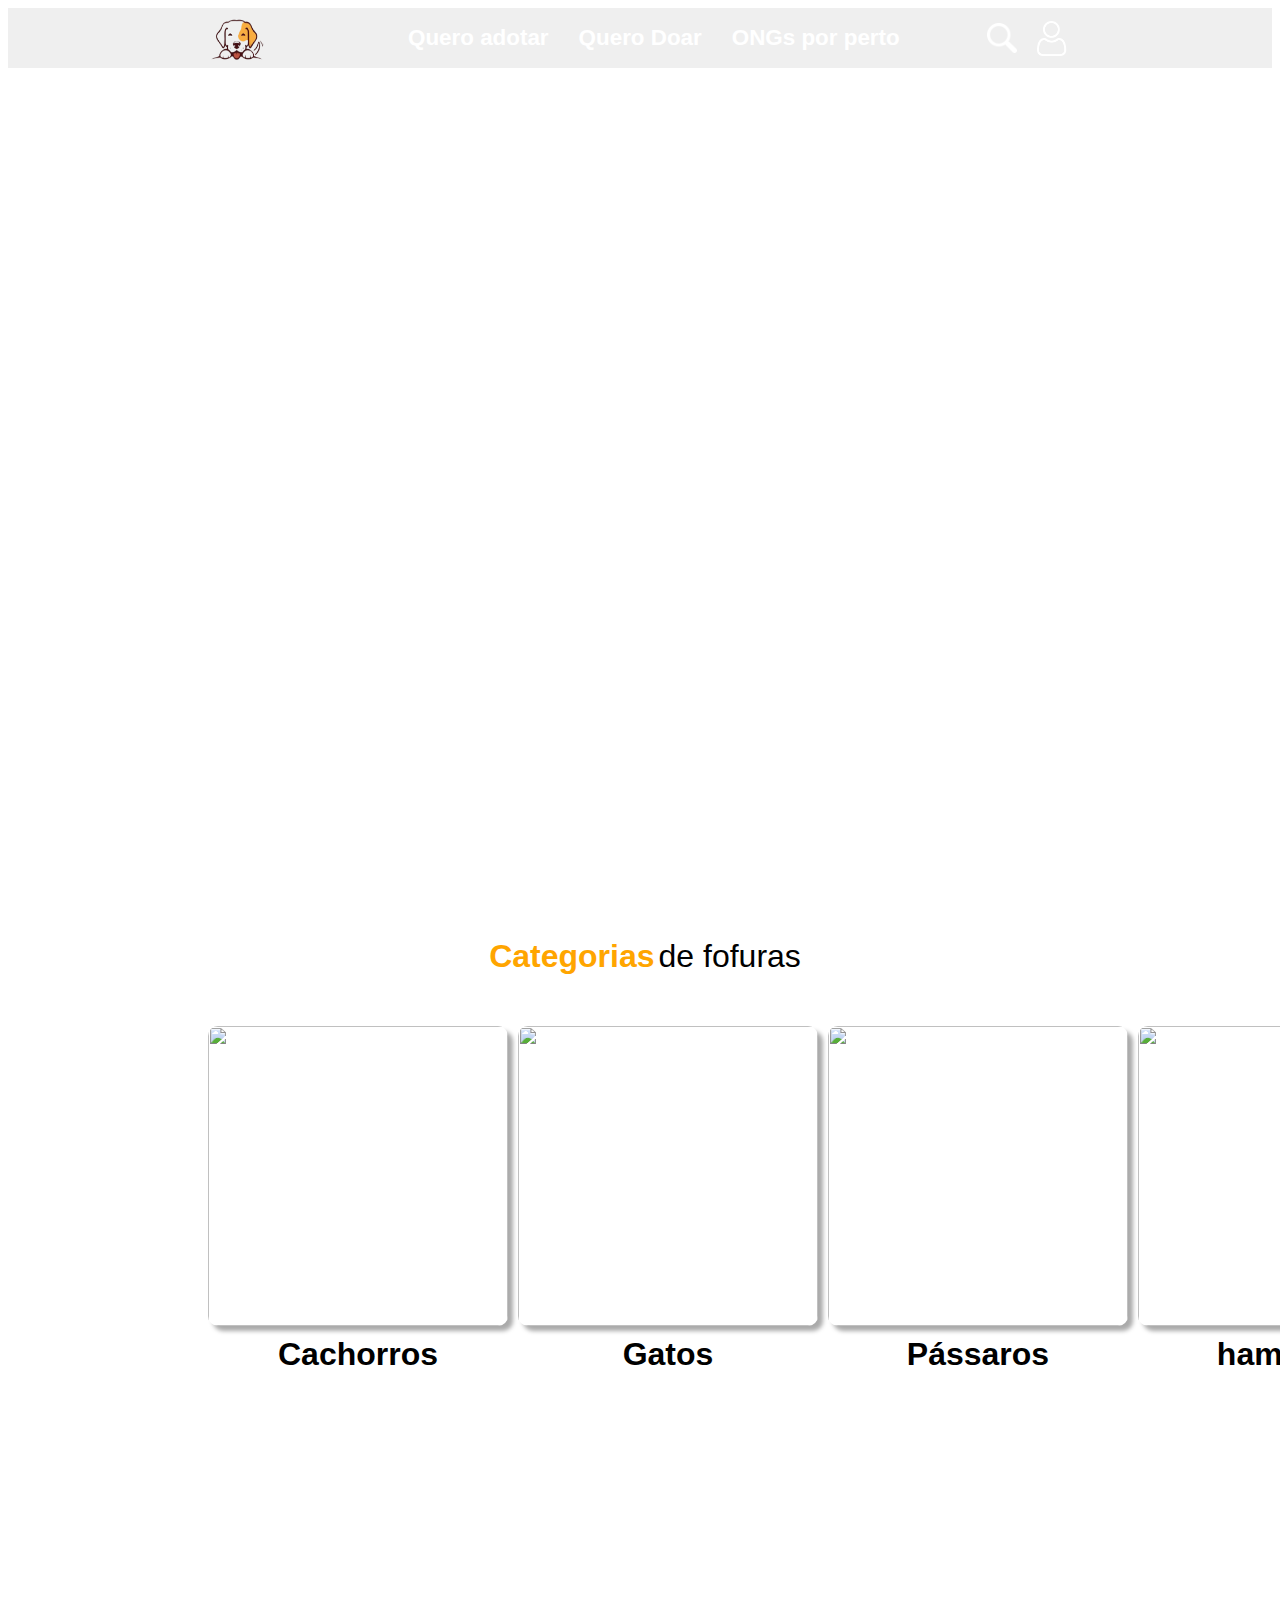
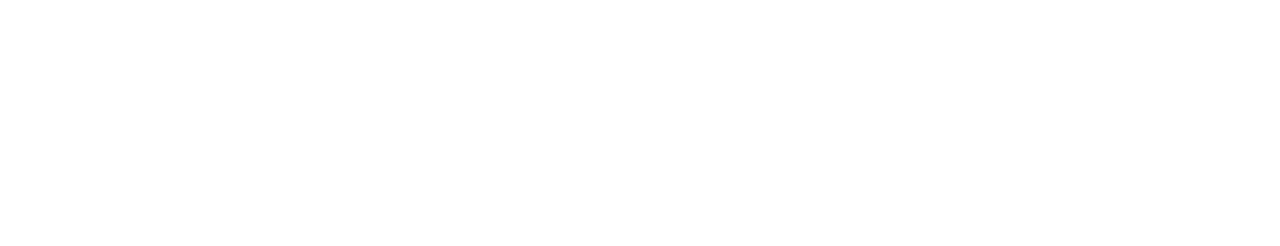
==== index.html @ ec19ab0b "uni as folhas de estilo em uma para cada pagina" ====
<!DOCTYPE html>
<html lang="pt-BR">
<head>
    <meta charset="UTF-8">
    <meta name="viewport" content="width=device-width, initial-scale=1.0">
    <title>AdotaAi.Pet</title>
    <link rel="stylesheet" href="styles/style-index.css">

</head>
<body>   
    <section id="banner">        
        <header>
            <img id="logo" src="imagens/logo.png"
            alt="logo animal">

            <ul>
                <li><a href="adotar.html">Quero adotar</a></li>
                <li><a href="">Quero Doar</a></li>
                <li><a href="">ONGs por perto</a></li>
            </ul>
            <img id="lupa" src="imagens/magnifying-glass.png" alt="">
            <img id="usericon" src="imagens/user.png" alt="">
        </header>


        <svg xmlns="http://www.w3.org/2000/svg" viewBox="0 0 1440 320">
            <path fill="#ffffff" fill-opacity="0.99" d="M0,96L34.3,133.3C68.6,171,137,245,206,272C274.3,299,343,277,411,256C480,235,549,213,617,181.3C685.7,149,754,107,823,80C891.4,53,960,43,1029,69.3C1097.1,96,1166,160,1234,170.7C1302.9,181,1371,139,1406,117.3L1440,96L1440,320L1405.7,320C1371.4,320,1303,320,1234,320C1165.7,320,1097,320,1029,320C960,320,891,320,823,320C754.3,320,686,320,617,320C548.6,320,480,320,411,320C342.9,320,274,320,206,320C137.1,320,69,320,34,320L0,320Z"></path>
          </svg>
    </section>

    <section id="disponiveis">
        
            <h1>Categorias <span>de fofuras</span></h1>
        
            <div class="photos">
        
                    <div class="card-pet">
                        <img src="https://images.unsplash.com/photo-1503256207526-0d5d80fa2f47?q=80&w=1372&auto=format&fit=crop&ixlib=rb-4.0.3&ixid=M3wxMjA3fDB8MHxwaG90by1wYWdlfHx8fGVufDB8fHx8fA%3D%3D" alt="">
                        <h1>Cachorros</h1>
                    </div>
        
                    <div class="card-pet">
                        <img src="https://img.freepik.com/fotos-gratis/o-gato-em-fundo-branco_155003-15385.jpg?t=st=1731516307~exp=1731519907~hmac=17274f5fe0bb8677663681f0ea09d4ff49df152c97d47ae55e8f3f7f366ca1ab&w=740" alt="">
                        <h1>Gatos</h1>
                    </div>
        
                    <div class="card-pet">
                        <img src="https://img.freepik.com/fotos-gratis/foto-vertical-de-um-abelharuco-em-um-galho-de-arvore-sob-a-luz-do-sol_181624-54943.jpg?t=st=1731516378~exp=1731519978~hmac=09bc85e3616c2292a5abe62ea0df65b8e0a46829e69df69489ace031d81c779d&w=740" alt="">
                        <h1>Pássaros</h1>
                    </div>
        
                    <div class="card-pet">
                        <img src="https://img.freepik.com/fotos-gratis/lindo-retrato-de-animal-de-estimacao-de-porquinho-da-india_23-2149152063.jpg?t=st=1731516415~exp=1731520015~hmac=a40e2d2df20d39e020d538b0b91ff1d7a03db80a21aa374b72ac99654cf8af3c&w=1380" alt="">
                        <h1>hamsters</h1>
                    </div>

            </div>
        
    </section>
  
</body>
</html>
---- styles/style-index.css ----
main{
    box-shadow: 1px 17px 20px 0px rgba(0, 0, 0, 0.26);
}


#disponiveis{
    margin-top: 30px;
    padding: 0px;
}


#disponiveis > h1{
    font-family: 'Franklin Gothic Medium', 'Arial Narrow', Arial, sans-serif;
    font-size: 2em;
    color: orange;
    margin-left: 10px;
    display: flex;
    justify-content: center;
}

#disponiveis span{
    color: black;
    margin-left: 4px;
    font-weight: lighter;
}

.photos div img{
    width: 300px;
    height: 300px;
}


/*Estilos para desktop*/
@media screen and (min-width: 768px){
    
    #banner{
        background-image: url('https://corredorsolidario.baluxpet.com.br/wp-content/uploads/2018/02/banner-site.jpg');
        background-repeat: no-repeat;
        background-size: cover;
    }
    
    #lupa{
        margin-left: auto;   
        margin-right: 20px; 
        height: 30px;
    }
    
    header #logo{
        width: 60px;
        height: 60px;
    }
    
    header{
        display: flex;
        align-items: center;    
        padding-left: 200px;
        padding-right: 200px;
        background-color: rgba(0, 0, 0, 0.062);
    }
    
    header ul { 
        list-style: none;
        display: flex;
        gap: 30px;
        margin-left: 100px;
    }
    
    header #usericon{    
        height: 35px;
    }
    
    input{
        border: 3px solid orange;
        border-radius: 20px;
        height: 35px;
        width: 35%;
        background-color: white;
        background-image: url('https://th.bing.com/th?id=OIP._RTO9yp1xH5aQA0vS7fpHAHaHW&w=250&h=249&c=8&rs=1&qlt=90&o=6&dpr=1.5&pid=3.1&rm=2');
        background-position: right center;
        background-size: 20px;
        background-repeat: no-repeat;
        padding-left: 10px;
    }
    
    
    li a{
        align-content: center;
        text-decoration: none;
        color: rgb(255, 255, 255);
        font-family: 'Segoe UI', Tahoma, Geneva, Verdana, sans-serif;
        font-weight: bolder;
        font-size: 1.4em;
    }
    
    li>a:hover{
            background-image: linear-gradient(to right, rgb(255, 201, 24), rgb(177, 126, 16));
            color: black;
            background-clip: text;
            -webkit-background-clip: text;
          
            /* Adicionado: */
            -webkit-text-fill-color: transparent;
    }
    
    #menu{
        margin: auto;
        padding-top: 0;
    }
    
    section{
        height: 100vh;
    }
    
    svg{
        margin-top: 470px;
    }
    
    .photos{    
        display: grid;
        grid-template-columns: repeat(4, 1fr);
        gap: 10px;
        padding-left: 200px;
        padding-right: 200px;
    }
    
    .card-pet{
        display: flex;
        flex-direction: column;
        width: 300px;
    }
    
    .card-pet h1{
         font-family: Verdana, Geneva, Tahoma, sans-serif;
         text-align: center;
         margin-top: 10px;
    }
    
    .card-pet img{    
        margin-top: 30px;
        border-radius: 10px;
        box-shadow: 5px 5px 4px rgba(0, 0, 0, 0.336);
    }
    
    .card-pet:hover{
        scale: 1.1;
        transition: 90ms;
    }
    
    }

/*Estilos para mobile*/
@media screen and (max-width: 768px){
    
header #logo{
    width: 50px;
    height: 50px;
}

header{
    display: flex;
    width: 100vw;
    border: 3px solid rgb(255, 0, 0);
    align-items: center;
    justify-content: space-around;
}

header #usericon{
    height: 30px;
    margin-left: 10px;
}

input{
    border: 1px solid orange;
    border-radius: 20px;
    height: 25px;
    width: 240px;
    background-color: white;
    background-image: url('https://th.bing.com/th?id=OIP._RTO9yp1xH5aQA0vS7fpHAHaHW&w=250&h=249&c=8&rs=1&qlt=90&o=6&dpr=1.5&pid=3.1&rm=2');
    background-position: right center;
    background-size: 20px;
    background-repeat: no-repeat;
    padding-left: 10px;
}

nav{
    display: flex;
    flex-direction: row;
    align-items: center;
    align-content: center;
    margin: 0;
    /*border: 3px solid red;*/
    width: 100vw;
    background-color: #f6bb4f;

}

nav li, ul{
    display: flex;
    list-style: none;
}

li a{
    align-content: center;
    text-decoration: none;
    color: rgb(255, 255, 255);
    font-family: 'Segoe UI', Tahoma, Geneva, Verdana, sans-serif;
    font-weight: bolder;
    font-size: 1.5em;
    text-align: center;
    display: inline-block;
    list-style-type: none;
    /*border: 1px solid rgb(34, 18, 18);*/
}

li>a:active{
    color: rgb(255, 255, 255);
    border-bottom: 3px solid white;
    height: 30px;
    width: auto;
    padding: 20px;
}

#menu{
    margin: auto;
    padding-top: 0;
}

main{
    margin-top: 10px;
    background-color: rgb(255, 255, 255);
    border: 1px solid rgb(255, 255, 255);
    width: 95vw;
    margin-left: auto;
    margin-right: auto;
    box-shadow: 1px 17px 20px 0px rgba(0, 0, 0, 0.26);
}

#disponiveis{
    margin-top: 30px;
    padding: 0px;
}


#disponiveis > h1{
    font-family: 'Franklin Gothic Medium', 'Arial Narrow', Arial, sans-serif;
    font-size: 1.5em;
    color: orange;
    margin-left: 10px;
    display: flex;
}

.photos{
    display: flex;
    margin-top: 15px;
    padding: 10px;
    justify-content: space-around;
    gap: 10px;
}

.photos > img{
    width: 90px;
    height: 70px;
}

#banner > img{
    width: 100%;

}

}
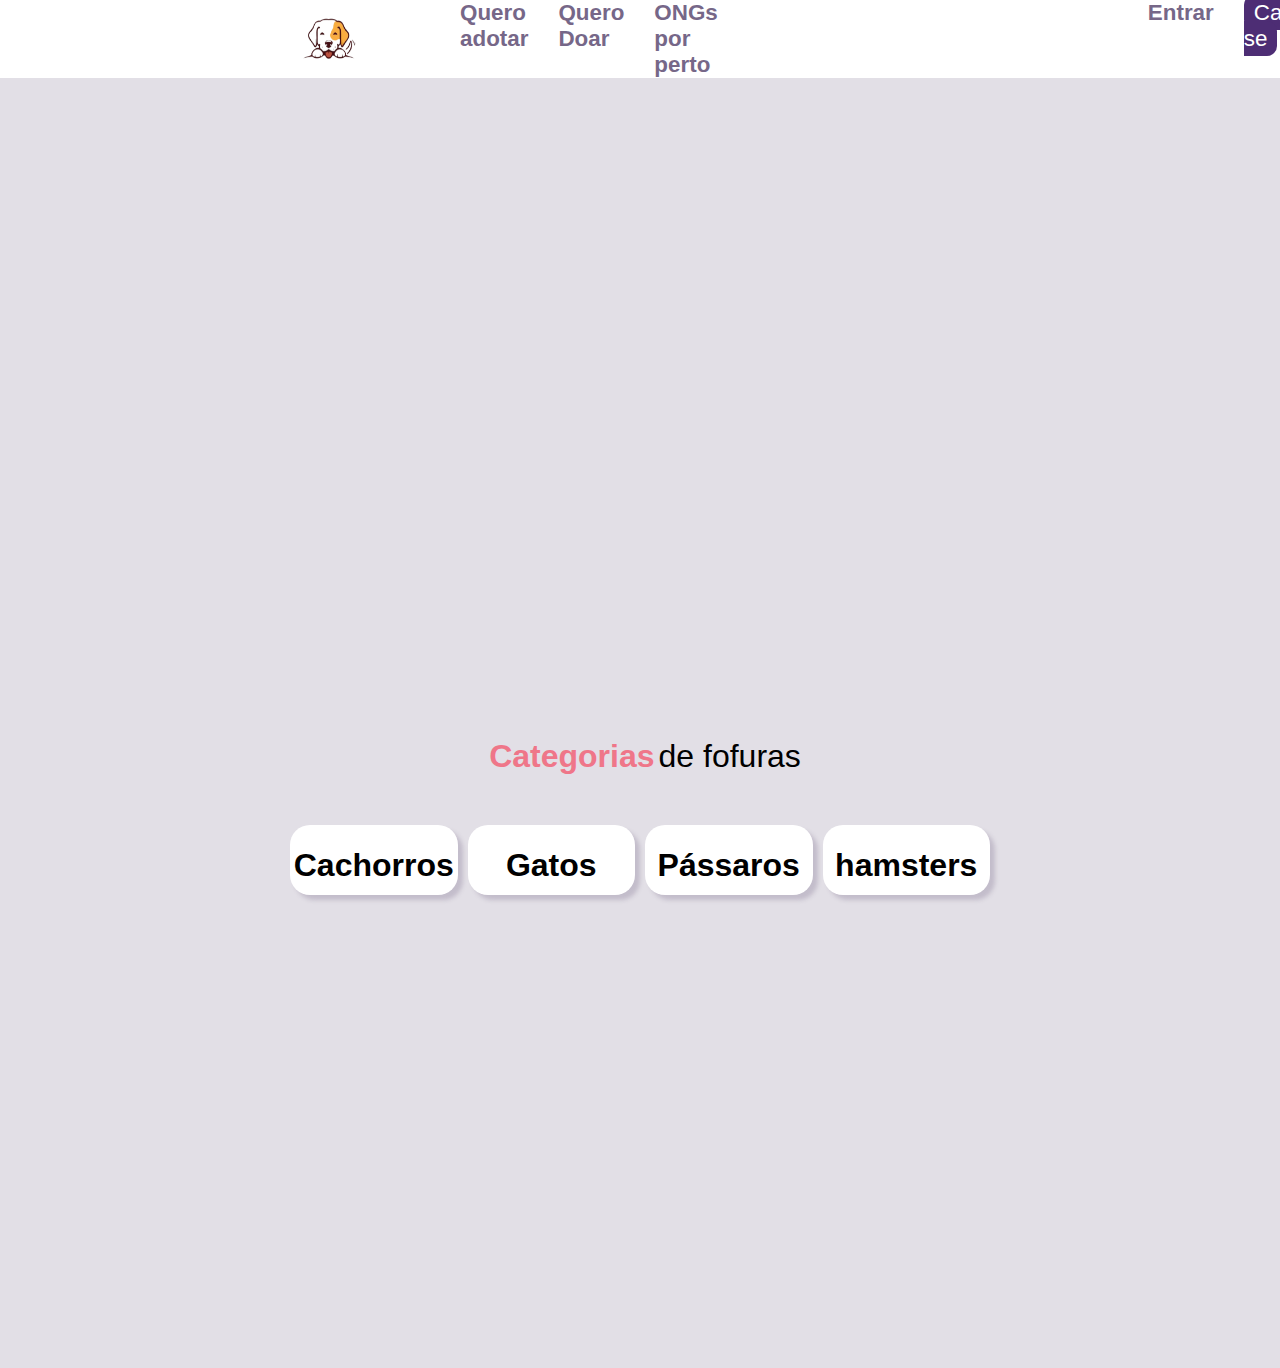
==== commit 1736f09e: "mudanças no visual do site de acordo com a paleta de cores" ====
--- a/index.html
+++ b/index.html
@@ -7,25 +7,24 @@
     <link rel="stylesheet" href="styles/style-index.css">
 
 </head>
-<body>   
-    <section id="banner">        
-        <header>
+<body>  
+    <header>
+        <a href="index.html">
             <img id="logo" src="imagens/logo.png"
             alt="logo animal">
+        </a>
 
-            <ul>
-                <li><a href="adotar.html">Quero adotar</a></li>
-                <li><a href="">Quero Doar</a></li>
-                <li><a href="">ONGs por perto</a></li>
-            </ul>
-            <img id="lupa" src="imagens/magnifying-glass.png" alt="">
-            <img id="usericon" src="imagens/user.png" alt="">
-        </header>
+        <ul>
+            <li><a href="adotar.html">Quero adotar</a></li>
+            <li><a href="#">Quero Doar</a></li>
+            <li><a href="#">ONGs por perto</a></li>
+            <li id="entrar"><a href="#">Entrar</a></li>
+            <li id="cadastrar"><a href="#">Cadastre-se</a></li>
+        </ul>
+    </header>
 
-
-        <svg xmlns="http://www.w3.org/2000/svg" viewBox="0 0 1440 320">
-            <path fill="#ffffff" fill-opacity="0.99" d="M0,96L34.3,133.3C68.6,171,137,245,206,272C274.3,299,343,277,411,256C480,235,549,213,617,181.3C685.7,149,754,107,823,80C891.4,53,960,43,1029,69.3C1097.1,96,1166,160,1234,170.7C1302.9,181,1371,139,1406,117.3L1440,96L1440,320L1405.7,320C1371.4,320,1303,320,1234,320C1165.7,320,1097,320,1029,320C960,320,891,320,823,320C754.3,320,686,320,617,320C548.6,320,480,320,411,320C342.9,320,274,320,206,320C137.1,320,69,320,34,320L0,320Z"></path>
-          </svg>
+    <section>        
+        <img id="banner" src="https://corredorsolidario.baluxpet.com.br/wp-content/uploads/2018/02/banner-site.jpg" alt="">
     </section>
 
     <section id="disponiveis">
@@ -35,22 +34,18 @@
             <div class="photos">
         
                     <div class="card-pet">
-                        <img src="https://images.unsplash.com/photo-1503256207526-0d5d80fa2f47?q=80&w=1372&auto=format&fit=crop&ixlib=rb-4.0.3&ixid=M3wxMjA3fDB8MHxwaG90by1wYWdlfHx8fGVufDB8fHx8fA%3D%3D" alt="">
                         <h1>Cachorros</h1>
                     </div>
         
                     <div class="card-pet">
-                        <img src="https://img.freepik.com/fotos-gratis/o-gato-em-fundo-branco_155003-15385.jpg?t=st=1731516307~exp=1731519907~hmac=17274f5fe0bb8677663681f0ea09d4ff49df152c97d47ae55e8f3f7f366ca1ab&w=740" alt="">
                         <h1>Gatos</h1>
                     </div>
         
                     <div class="card-pet">
-                        <img src="https://img.freepik.com/fotos-gratis/foto-vertical-de-um-abelharuco-em-um-galho-de-arvore-sob-a-luz-do-sol_181624-54943.jpg?t=st=1731516378~exp=1731519978~hmac=09bc85e3616c2292a5abe62ea0df65b8e0a46829e69df69489ace031d81c779d&w=740" alt="">
                         <h1>Pássaros</h1>
                     </div>
         
                     <div class="card-pet">
-                        <img src="https://img.freepik.com/fotos-gratis/lindo-retrato-de-animal-de-estimacao-de-porquinho-da-india_23-2149152063.jpg?t=st=1731516415~exp=1731520015~hmac=a40e2d2df20d39e020d538b0b91ff1d7a03db80a21aa374b72ac99654cf8af3c&w=1380" alt="">
                         <h1>hamsters</h1>
                     </div>
 
--- a/styles/style-index.css
+++ b/styles/style-index.css
@@ -1,5 +1,15 @@
-main{
+*{
+    margin: 0;
+    padding: 0;
+}
+
+body{
     box-shadow: 1px 17px 20px 0px rgba(0, 0, 0, 0.26);
+    background-color: #76678836;
+}
+
+header{
+    background-color: white;
 }
 
 
@@ -12,7 +22,7 @@
 #disponiveis > h1{
     font-family: 'Franklin Gothic Medium', 'Arial Narrow', Arial, sans-serif;
     font-size: 2em;
-    color: orange;
+    color: #ef7689;
     margin-left: 10px;
     display: flex;
     justify-content: center;
@@ -32,18 +42,7 @@
 
 /*Estilos para desktop*/
 @media screen and (min-width: 768px){
-    
-    #banner{
-        background-image: url('https://corredorsolidario.baluxpet.com.br/wp-content/uploads/2018/02/banner-site.jpg');
-        background-repeat: no-repeat;
-        background-size: cover;
-    }
-    
-    #lupa{
-        margin-left: auto;   
-        margin-right: 20px; 
-        height: 30px;
-    }
+
     
     header #logo{
         width: 60px;
@@ -52,10 +51,8 @@
     
     header{
         display: flex;
-        align-items: center;    
-        padding-left: 200px;
-        padding-right: 200px;
-        background-color: rgba(0, 0, 0, 0.062);
+        align-items: center;
+        padding-left: 300px;
     }
     
     header ul { 
@@ -65,50 +62,47 @@
         margin-left: 100px;
     }
     
-    header #usericon{    
-        height: 35px;
-    }
-    
-    input{
-        border: 3px solid orange;
+    img#banner{
+        width: 70vw;
+        margin-left: 280px;
+        margin-top: 50px;
         border-radius: 20px;
-        height: 35px;
-        width: 35%;
-        background-color: white;
-        background-image: url('https://th.bing.com/th?id=OIP._RTO9yp1xH5aQA0vS7fpHAHaHW&w=250&h=249&c=8&rs=1&qlt=90&o=6&dpr=1.5&pid=3.1&rm=2');
-        background-position: right center;
-        background-size: 20px;
-        background-repeat: no-repeat;
-        padding-left: 10px;
-    }
-    
-    
+    }
+
     li a{
         align-content: center;
         text-decoration: none;
-        color: rgb(255, 255, 255);
+        color: #766788;
         font-family: 'Segoe UI', Tahoma, Geneva, Verdana, sans-serif;
         font-weight: bolder;
         font-size: 1.4em;
     }
     
     li>a:hover{
-            background-image: linear-gradient(to right, rgb(255, 201, 24), rgb(177, 126, 16));
+            background-image: linear-gradient(to right, #ef7689, #ff9b8f);
             color: black;
             background-clip: text;
-            -webkit-background-clip: text;
-          
+            -webkit-background-clip: text;          
             /* Adicionado: */
             -webkit-text-fill-color: transparent;
     }
-    
-    #menu{
-        margin: auto;
-        padding-top: 0;
+
+    #entrar {
+        margin-left: 400px;
+    }
+    
+    li#cadastrar a{
+        background-color: #4d2d74;
+        color: white;
+        font-weight: lighter;
+        padding: 5px;
+        padding-left: 10px;
+        padding-right: 10px;
+        border-radius: 10px;
     }
     
     section{
-        height: 100vh;
+        height: 70vh;
     }
     
     svg{
@@ -119,14 +113,19 @@
         display: grid;
         grid-template-columns: repeat(4, 1fr);
         gap: 10px;
-        padding-left: 200px;
-        padding-right: 200px;
+        padding-left: 290px;
+        padding-right: 290px;
     }
     
     .card-pet{
         display: flex;
         flex-direction: column;
-        width: 300px;
+        height: 70px;
+        justify-content: center;
+        border-radius: 20px;
+        background-color: white;        
+        box-shadow: 5px 5px 4px #76678848;
+        margin-top: 50px;
     }
     
     .card-pet h1{
@@ -143,10 +142,11 @@
     
     .card-pet:hover{
         scale: 1.1;
+        background-color: #9e6a90;
         transition: 90ms;
     }
     
-    }
+}
 
 /*Estilos para mobile*/
 @media screen and (max-width: 768px){
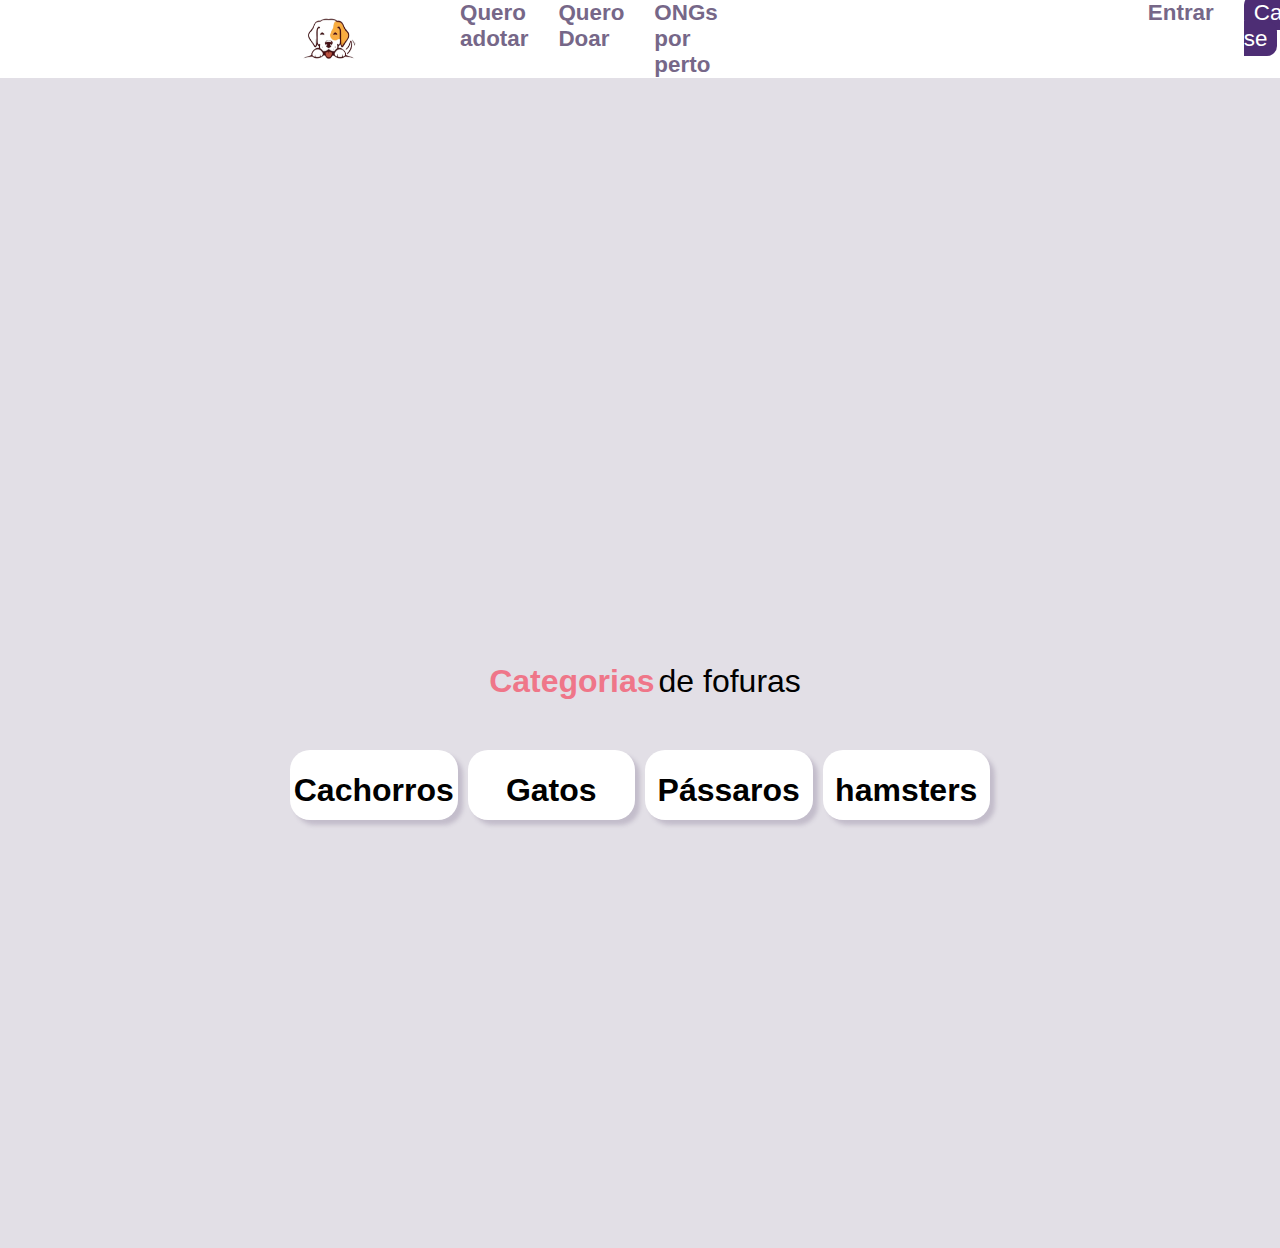
==== commit c0281c37: "mudanças na header" ====
--- a/index.html
+++ b/index.html
@@ -15,10 +15,10 @@
         </a>
 
         <ul>
-            <li><a href="adotar.html">Quero adotar</a></li>
-            <li><a href="#">Quero Doar</a></li>
-            <li><a href="#">ONGs por perto</a></li>
-            <li id="entrar"><a href="#">Entrar</a></li>
+            <li class="itens"><a href="adotar.html">Quero adotar</a></li>
+            <li class="itens"><a href="doar.html">Quero Doar</a></li>
+            <li class="itens"><a href="#">ONGs por perto</a></li>
+            <li class="itens" id="entrar"><a href="#">Entrar</a></li>
             <li id="cadastrar"><a href="#">Cadastre-se</a></li>
         </ul>
     </header>
--- a/styles/style-index.css
+++ b/styles/style-index.css
@@ -14,7 +14,6 @@
 
 
 #disponiveis{
-    margin-top: 30px;
     padding: 0px;
 }
 
@@ -78,7 +77,7 @@
         font-size: 1.4em;
     }
     
-    li>a:hover{
+    .itens>a:hover{
             background-image: linear-gradient(to right, #ef7689, #ff9b8f);
             color: black;
             background-clip: text;
@@ -89,6 +88,10 @@
 
     #entrar {
         margin-left: 400px;
+    }
+
+    #cadastrar a:hover{
+        background-color: #766788;
     }
     
     li#cadastrar a{
@@ -101,8 +104,9 @@
         border-radius: 10px;
     }
     
+    
     section{
-        height: 70vh;
+        height: 65vh;
     }
     
     svg{
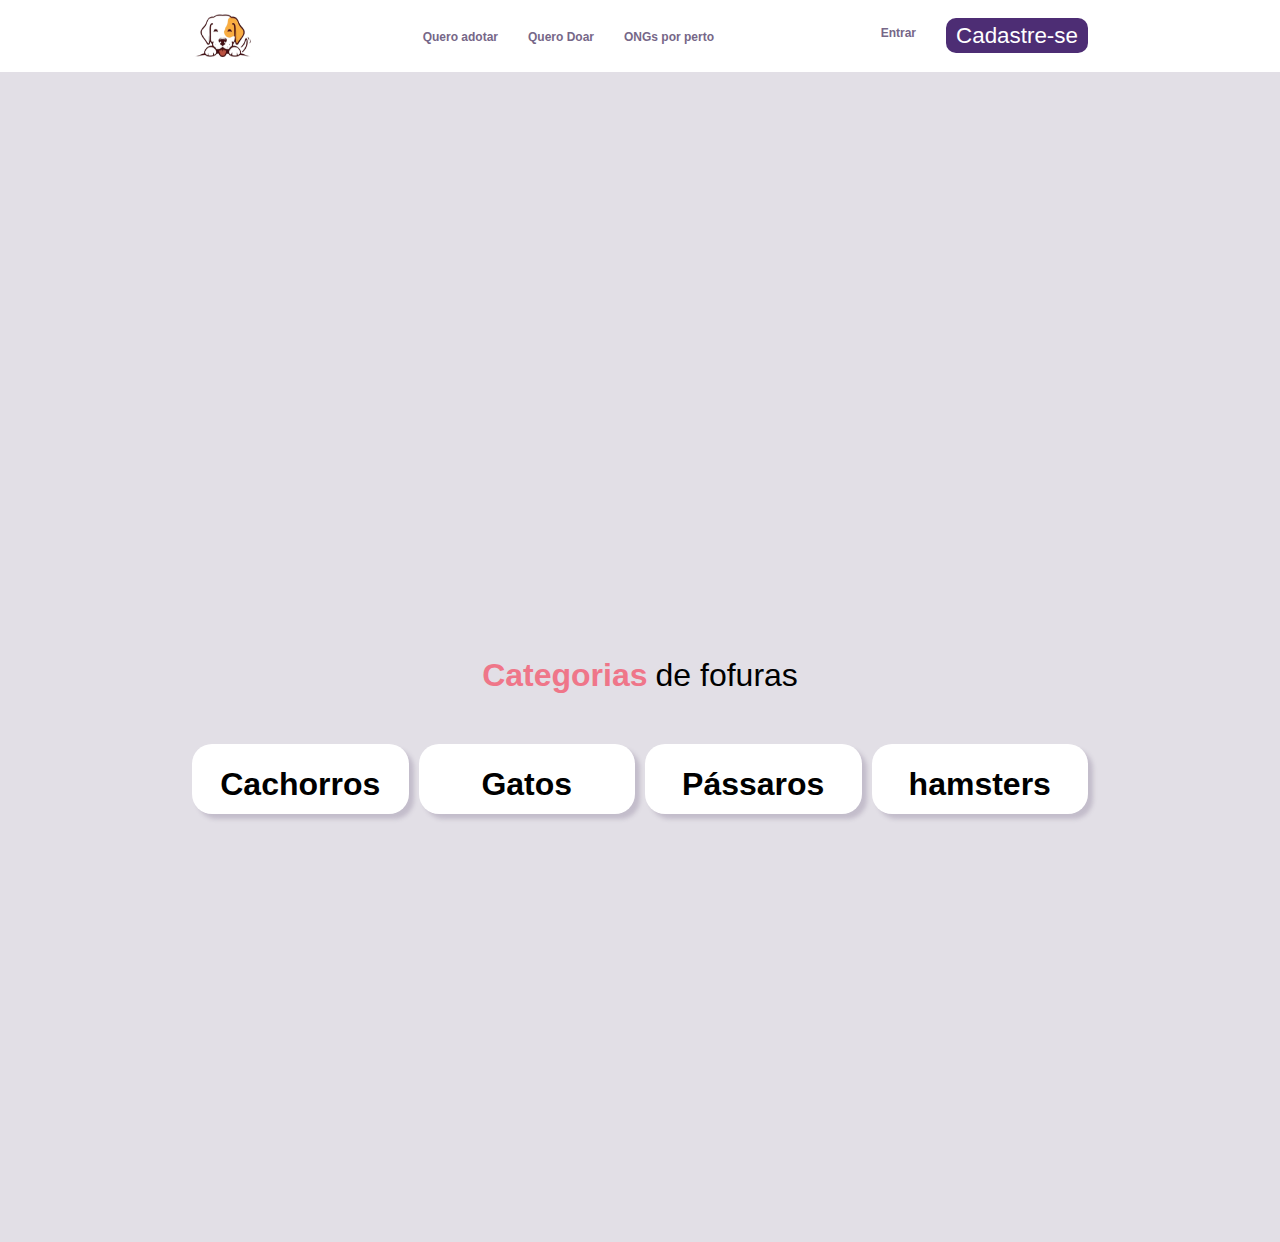
==== commit 9729e856: "melhorada a responsividade" ====
--- a/index.html
+++ b/index.html
@@ -9,18 +9,21 @@
 </head>
 <body>  
     <header>
-        <a href="index.html">
-            <img id="logo" src="imagens/logo.png"
-            alt="logo animal">
-        </a>
-
-        <ul>
-            <li class="itens"><a href="adotar.html">Quero adotar</a></li>
-            <li class="itens"><a href="doar.html">Quero Doar</a></li>
-            <li class="itens"><a href="#">ONGs por perto</a></li>
-            <li class="itens" id="entrar"><a href="#">Entrar</a></li>
-            <li id="cadastrar"><a href="#">Cadastre-se</a></li>
-        </ul>
+            <nav>
+                <a href="index.html">
+                    <img id="logo" src="imagens/logo.png"
+                    alt="logo animal">
+                </a>
+                <ul>
+                    <li class="itens"><a href="adotar.html">Quero adotar</a></li>
+                    <li class="itens"><a href="doar.html">Quero Doar</a></li>
+                    <li class="itens"><a href="#">ONGs por perto</a></li>
+                </ul>
+                <ul>
+                    <li class="itens" id="entrar"><a href="#">Entrar</a></li>
+                    <li id="cadastrar"><a href="#">Cadastre-se</a></li>
+                </ul>
+            </nav>
     </header>
 
     <section>        
--- a/styles/style-index.css
+++ b/styles/style-index.css
@@ -1,3 +1,5 @@
+/*Estilos para desktop*/
+
 *{
     margin: 0;
     padding: 0;
@@ -14,7 +16,7 @@
 
 
 #disponiveis{
-    padding: 0px;
+    padding: 0;
 }
 
 
@@ -22,134 +24,127 @@
     font-family: 'Franklin Gothic Medium', 'Arial Narrow', Arial, sans-serif;
     font-size: 2em;
     color: #ef7689;
-    margin-left: 10px;
     display: flex;
     justify-content: center;
 }
 
 #disponiveis span{
     color: black;
-    margin-left: 4px;
+    margin-left: 0.5rem;
     font-weight: lighter;
 }
 
-.photos div img{
-    width: 300px;
-    height: 300px;
-}
-
-
-/*Estilos para desktop*/
-@media screen and (min-width: 768px){
-
+header #logo{
+    width: 4rem;
+    height: 4rem;
+}
+
+nav{
+    display: flex;
+    height: 8vh;
+    width: 70vw;
+    align-items: center;
+    margin: auto;                
+    justify-content: space-between;
+}
+
+header ul { 
+    list-style: none;
+    display: flex;
+    margin-left: 8%;
+    gap: 30px;
+}
+
+img#banner{
+    width: 70vw;
+    margin-left: 15%;
+    margin-top: 50px;
+    border-radius: 20px;
+}
+
+li a{
+    align-content: center;
+    text-decoration: none;
+    color: #766788;
+    font-family: 'Segoe UI', Tahoma, Geneva, Verdana, sans-serif;
+    font-weight: bolder;
+    font-size: 1.4rem;
     
-    header #logo{
-        width: 60px;
-        height: 60px;
+}
+
+.itens>a:hover{
+        background-image: linear-gradient(to right, #ef7689, #ff9b8f);
+        color: black;
+        background-clip: text;
+        -webkit-background-clip: text;          
+        /* Adicionado: */
+        -webkit-text-fill-color: transparent;
+}
+
+#cadastrar a:hover{
+    background-color: #766788;
+}
+
+li#cadastrar a{
+    background-color: #4d2d74;
+    color: white;
+    font-weight: lighter;
+    padding: 5px;
+    padding-left: 10px;
+    padding-right: 10px;
+    border-radius: 10px;
+}
+
+
+section{
+    height: 65vh;
+}
+
+svg{
+    margin-top: 470px;
+}
+
+.photos{    
+    display: grid;
+    grid-template-columns: repeat(4, 1fr);
+    gap: 10px;
+    padding-left: 15%;
+    padding-right: 15%;
+}
+
+.card-pet{
+    display: flex;
+    flex-direction: column;
+    height: 70px;
+    justify-content: center;
+    border-radius: 20px;
+    background-color: white;        
+    box-shadow: 5px 5px 4px #76678848;
+    margin-top: 50px;
+}
+
+.card-pet h1{
+     font-family: Verdana, Geneva, Tahoma, sans-serif;
+     text-align: center;
+     margin-top: 10px;
+}
+
+.card-pet img{    
+    margin-top: 30px;
+    border-radius: 10px;
+    box-shadow: 5px 5px 4px rgba(0, 0, 0, 0.336);
+}
+
+.card-pet:hover{
+    scale: 1.1;
+    background-color: #9e6a90;
+    transition: 90ms;
+}
+
+@media (max-width: 1315px){
+    .itens a{
+        font-size: 12px;
     }
-    
-    header{
-        display: flex;
-        align-items: center;
-        padding-left: 300px;
-    }
-    
-    header ul { 
-        list-style: none;
-        display: flex;
-        gap: 30px;
-        margin-left: 100px;
-    }
-    
-    img#banner{
-        width: 70vw;
-        margin-left: 280px;
-        margin-top: 50px;
-        border-radius: 20px;
-    }
-
-    li a{
-        align-content: center;
-        text-decoration: none;
-        color: #766788;
-        font-family: 'Segoe UI', Tahoma, Geneva, Verdana, sans-serif;
-        font-weight: bolder;
-        font-size: 1.4em;
-    }
-    
-    .itens>a:hover{
-            background-image: linear-gradient(to right, #ef7689, #ff9b8f);
-            color: black;
-            background-clip: text;
-            -webkit-background-clip: text;          
-            /* Adicionado: */
-            -webkit-text-fill-color: transparent;
-    }
-
-    #entrar {
-        margin-left: 400px;
-    }
-
-    #cadastrar a:hover{
-        background-color: #766788;
-    }
-    
-    li#cadastrar a{
-        background-color: #4d2d74;
-        color: white;
-        font-weight: lighter;
-        padding: 5px;
-        padding-left: 10px;
-        padding-right: 10px;
-        border-radius: 10px;
-    }
-    
-    
-    section{
-        height: 65vh;
-    }
-    
-    svg{
-        margin-top: 470px;
-    }
-    
-    .photos{    
-        display: grid;
-        grid-template-columns: repeat(4, 1fr);
-        gap: 10px;
-        padding-left: 290px;
-        padding-right: 290px;
-    }
-    
-    .card-pet{
-        display: flex;
-        flex-direction: column;
-        height: 70px;
-        justify-content: center;
-        border-radius: 20px;
-        background-color: white;        
-        box-shadow: 5px 5px 4px #76678848;
-        margin-top: 50px;
-    }
-    
-    .card-pet h1{
-         font-family: Verdana, Geneva, Tahoma, sans-serif;
-         text-align: center;
-         margin-top: 10px;
-    }
-    
-    .card-pet img{    
-        margin-top: 30px;
-        border-radius: 10px;
-        box-shadow: 5px 5px 4px rgba(0, 0, 0, 0.336);
-    }
-    
-    .card-pet:hover{
-        scale: 1.1;
-        background-color: #9e6a90;
-        transition: 90ms;
-    }
-    
 }
 
 /*Estilos para mobile*/
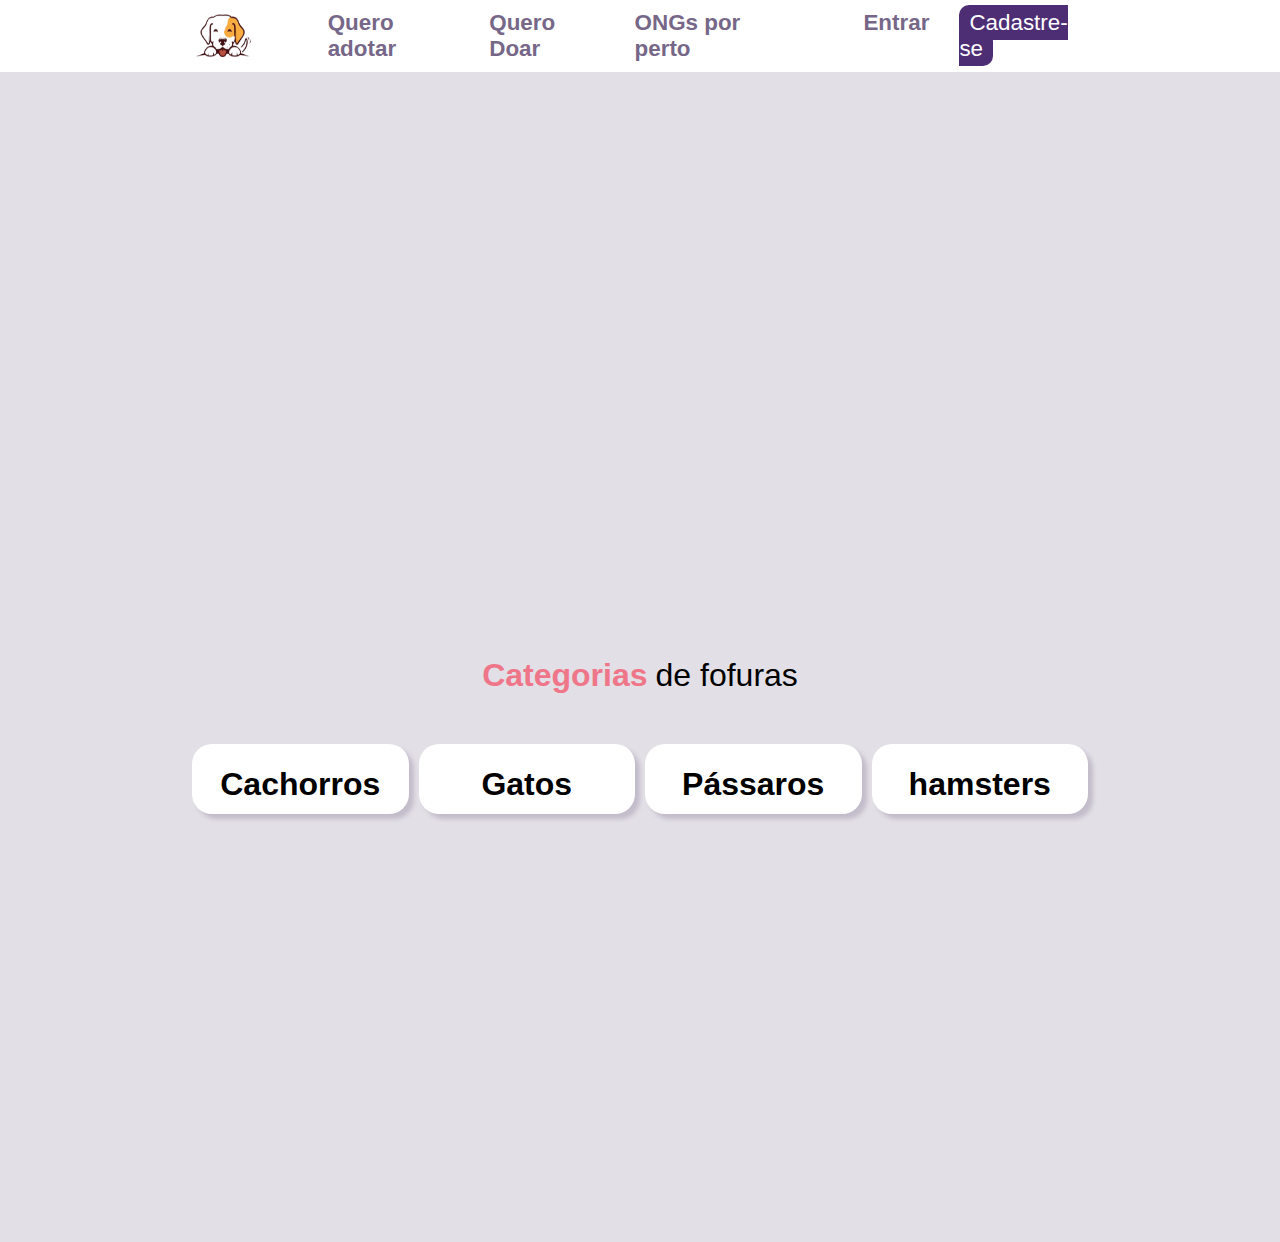
==== commit 99ead9a7: "menu mobile implementado em todas as paginas" ====
--- a/index.html
+++ b/index.html
@@ -9,21 +9,41 @@
 </head>
 <body>  
     <header>
-            <nav>
+        <nav id="menu-desktop">
+            <a href="index.html">
+                <img id="logo" src="imagens/logo.png"
+                alt="logo animal">
+            </a>
+            <ul>
+                <li class="itens"><a href="adotar.html">Quero adotar</a></li>
+                <li class="itens"><a href="doar.html">Quero Doar</a></li>
+                <li class="itens"><a href="#">ONGs por perto</a></li>
+            </ul>
+            <ul>
+                <li class="itens" id="entrar"><a href="#">Entrar</a></li>
+                <li id="cadastrar"><a href="#">Cadastre-se</a></li>
+            </ul>
+        </nav>
+
+        <nav id="menu-mobile">
+            <div id="topo">            
                 <a href="index.html">
                     <img id="logo" src="imagens/logo.png"
                     alt="logo animal">
                 </a>
-                <ul>
-                    <li class="itens"><a href="adotar.html">Quero adotar</a></li>
-                    <li class="itens"><a href="doar.html">Quero Doar</a></li>
-                    <li class="itens"><a href="#">ONGs por perto</a></li>
-                </ul>
-                <ul>
-                    <li class="itens" id="entrar"><a href="#">Entrar</a></li>
-                    <li id="cadastrar"><a href="#">Cadastre-se</a></li>
-                </ul>
-            </nav>
+                <img src="imagens/menu-aberto.png" alt="" id="menu-icone">
+            </div>
+
+            <ul>
+                <li class="itens"><a href="adotar.html">Quero adotar</a></li>
+                <li class="itens"><a href="doar.html">Quero Doar</a></li>
+                <li class="itens"><a href="#">ONGs por perto</a></li>
+            </ul>
+            <ul>
+                <li class="itens" id="entrar"><a href="#">Entrar</a></li>
+                <li id="cadastrar"><a href="#">Cadastre-se</a></li>
+            </ul>
+        </nav>
     </header>
 
     <section>        
--- a/styles/style-index.css
+++ b/styles/style-index.css
@@ -14,10 +14,68 @@
     background-color: white;
 }
 
-
-#disponiveis{
-    padding: 0;
-}
+#menu-desktop{
+    display: none;
+}
+
+header{
+    background-color: white;
+}
+    
+header #logo{
+    width: 4rem;
+    height: 4rem;
+}
+
+#menu-mobile{
+    display: block;
+    align-items: center;
+}
+
+#topo{
+    display: flex;
+    align-items: center;
+    justify-content: space-between;
+    padding-left: 10px;
+    padding-right: 10px;
+}
+
+img#menu-icone{
+    width: 4rem;
+    height: 3.5rem;
+
+}
+
+#menu-mobile ul{ 
+    list-style: none;
+    display: block;
+}
+
+#menu-mobile li a{
+    display: flex;
+    align-items: center;
+    justify-content: center;
+    text-decoration: none;
+    color: #766788;
+    border-bottom: 1px solid #4d2d74;
+    height: 40px;
+    font-family: 'Segoe UI', Tahoma, Geneva, Verdana, sans-serif;
+    font-weight: bolder;
+    font-size: 1.5rem;
+}
+
+#menu-mobile li a:hover{
+        background-image: linear-gradient(to right, #ef7689, #ff9b8f);
+        color: black;
+        background-clip: text;
+        -webkit-background-clip: text;          
+        /* Adicionado: */
+        -webkit-text-fill-color: transparent;
+}
+
+
+
+@media screen and (min-width: 768px){
 
 
 #disponiveis > h1{
@@ -34,12 +92,21 @@
     font-weight: lighter;
 }
 
+
+#menu-desktop{
+    display: flex;
+}
+
+#menu-mobile{
+    display: none;
+}
+
 header #logo{
     width: 4rem;
     height: 4rem;
 }
 
-nav{
+#menu-desktop{
     display: flex;
     height: 8vh;
     width: 70vw;
@@ -55,14 +122,7 @@
     gap: 30px;
 }
 
-img#banner{
-    width: 70vw;
-    margin-left: 15%;
-    margin-top: 50px;
-    border-radius: 20px;
-}
-
-li a{
+#menu-desktop li a{
     align-content: center;
     text-decoration: none;
     color: #766788;
@@ -72,7 +132,7 @@
     
 }
 
-.itens>a:hover{
+#menu-desktop a:hover{
         background-image: linear-gradient(to right, #ef7689, #ff9b8f);
         color: black;
         background-clip: text;
@@ -80,6 +140,7 @@
         /* Adicionado: */
         -webkit-text-fill-color: transparent;
 }
+
 
 #cadastrar a:hover{
     background-color: #766788;
@@ -141,129 +202,10 @@
     transition: 90ms;
 }
 
+}
+
 @media (max-width: 1315px){
     .itens a{
         font-size: 12px;
     }
 }
-
-/*Estilos para mobile*/
-@media screen and (max-width: 768px){
-    
-header #logo{
-    width: 50px;
-    height: 50px;
-}
-
-header{
-    display: flex;
-    width: 100vw;
-    border: 3px solid rgb(255, 0, 0);
-    align-items: center;
-    justify-content: space-around;
-}
-
-header #usericon{
-    height: 30px;
-    margin-left: 10px;
-}
-
-input{
-    border: 1px solid orange;
-    border-radius: 20px;
-    height: 25px;
-    width: 240px;
-    background-color: white;
-    background-image: url('https://th.bing.com/th?id=OIP._RTO9yp1xH5aQA0vS7fpHAHaHW&w=250&h=249&c=8&rs=1&qlt=90&o=6&dpr=1.5&pid=3.1&rm=2');
-    background-position: right center;
-    background-size: 20px;
-    background-repeat: no-repeat;
-    padding-left: 10px;
-}
-
-nav{
-    display: flex;
-    flex-direction: row;
-    align-items: center;
-    align-content: center;
-    margin: 0;
-    /*border: 3px solid red;*/
-    width: 100vw;
-    background-color: #f6bb4f;
-
-}
-
-nav li, ul{
-    display: flex;
-    list-style: none;
-}
-
-li a{
-    align-content: center;
-    text-decoration: none;
-    color: rgb(255, 255, 255);
-    font-family: 'Segoe UI', Tahoma, Geneva, Verdana, sans-serif;
-    font-weight: bolder;
-    font-size: 1.5em;
-    text-align: center;
-    display: inline-block;
-    list-style-type: none;
-    /*border: 1px solid rgb(34, 18, 18);*/
-}
-
-li>a:active{
-    color: rgb(255, 255, 255);
-    border-bottom: 3px solid white;
-    height: 30px;
-    width: auto;
-    padding: 20px;
-}
-
-#menu{
-    margin: auto;
-    padding-top: 0;
-}
-
-main{
-    margin-top: 10px;
-    background-color: rgb(255, 255, 255);
-    border: 1px solid rgb(255, 255, 255);
-    width: 95vw;
-    margin-left: auto;
-    margin-right: auto;
-    box-shadow: 1px 17px 20px 0px rgba(0, 0, 0, 0.26);
-}
-
-#disponiveis{
-    margin-top: 30px;
-    padding: 0px;
-}
-
-
-#disponiveis > h1{
-    font-family: 'Franklin Gothic Medium', 'Arial Narrow', Arial, sans-serif;
-    font-size: 1.5em;
-    color: orange;
-    margin-left: 10px;
-    display: flex;
-}
-
-.photos{
-    display: flex;
-    margin-top: 15px;
-    padding: 10px;
-    justify-content: space-around;
-    gap: 10px;
-}
-
-.photos > img{
-    width: 90px;
-    height: 70px;
-}
-
-#banner > img{
-    width: 100%;
-
-}
-
-}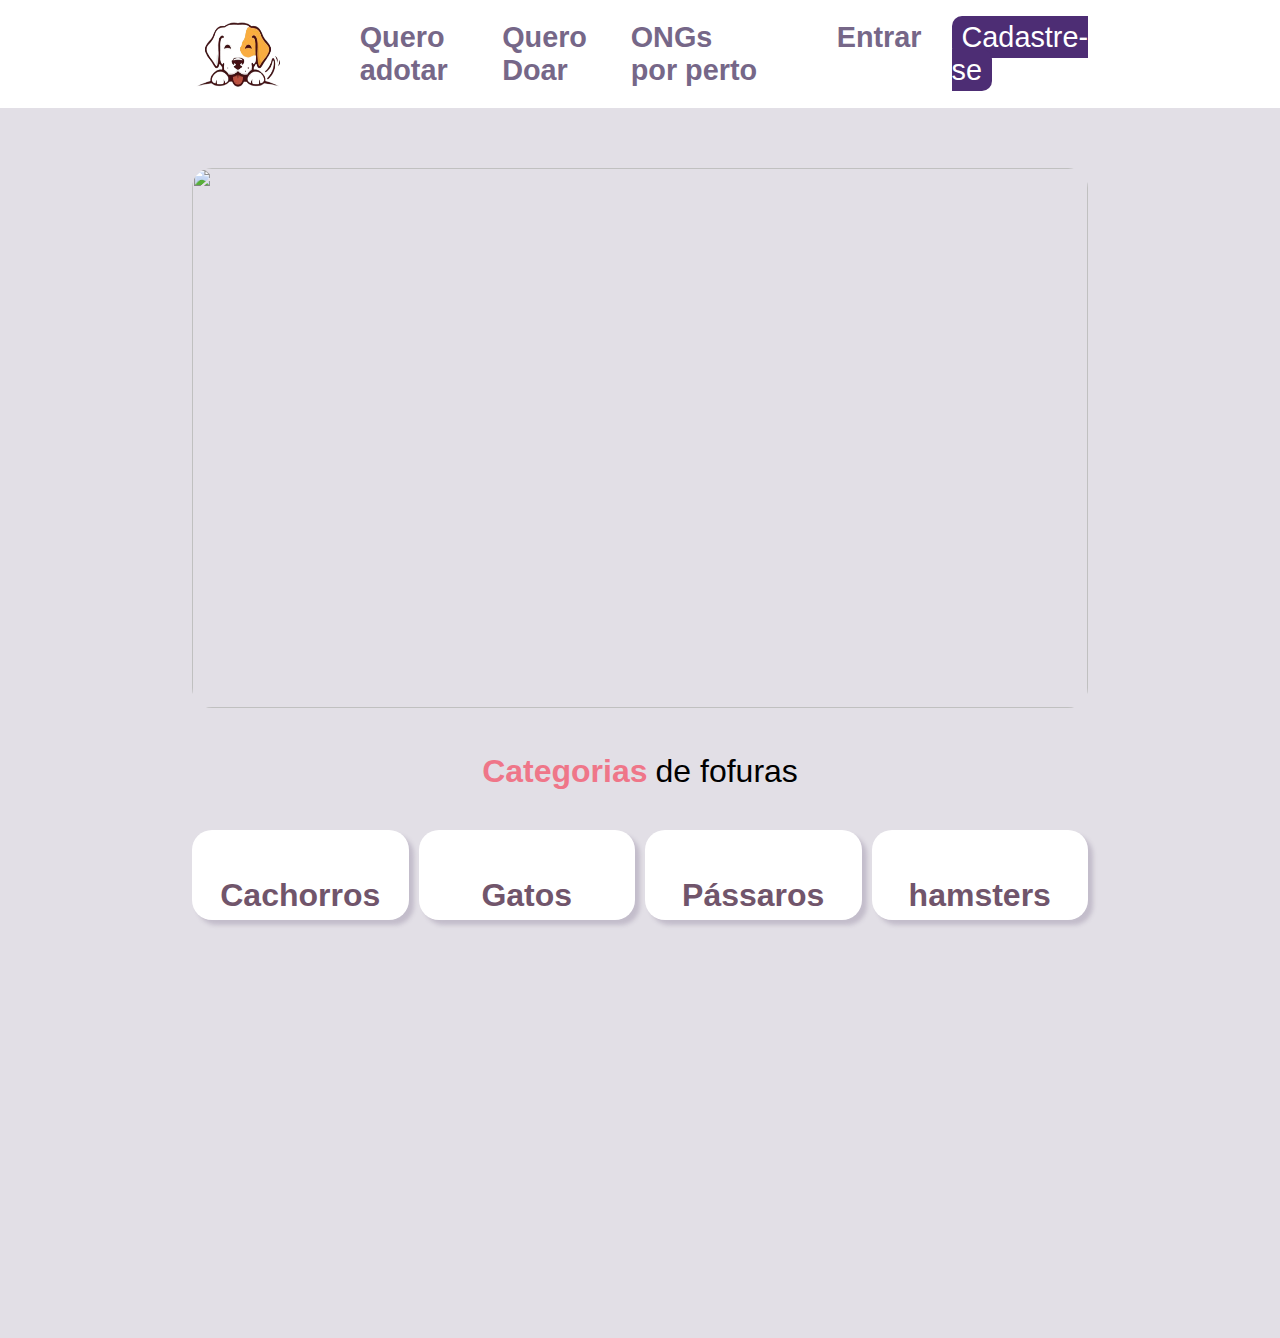
==== commit 2f37c627: "ajustados responsividade e tela de doação" ====
--- a/index.html
+++ b/index.html
@@ -45,7 +45,7 @@
             </ul>
         </nav>
     </header>
-
+    <main>
     <section>        
         <img id="banner" src="https://corredorsolidario.baluxpet.com.br/wp-content/uploads/2018/02/banner-site.jpg" alt="">
     </section>
@@ -75,6 +75,6 @@
             </div>
         
     </section>
-  
+    </main>
 </body>
 </html>--- a/styles/style-index.css
+++ b/styles/style-index.css
@@ -58,7 +58,7 @@
     text-decoration: none;
     color: #766788;
     border-bottom: 1px solid #4d2d74;
-    height: 40px;
+    height: 65px;
     font-family: 'Segoe UI', Tahoma, Geneva, Verdana, sans-serif;
     font-weight: bolder;
     font-size: 1.5rem;
@@ -73,6 +73,60 @@
         -webkit-text-fill-color: transparent;
 }
 
+#disponiveis h1{
+    font-family: 'Franklin Gothic Medium', 'Arial Narrow', Arial, sans-serif;
+    font-size: 2em;
+    color: #71556b;
+    margin-bottom: 20px;
+    margin-top: 20px;
+    text-align: center;
+}
+
+#banner{
+    width: 90vw;
+    height: 25vh;
+    margin-left: 5%;
+    border-radius: 20px;
+    margin-top: 5%;
+}
+
+.photos{    
+    display: grid;
+    grid-template-columns: repeat(1, 90vw);
+    justify-content: center;
+}
+
+.card-pet{
+    display: flex;
+    flex-direction: column;
+    height: 70px;
+    justify-content: center;
+    padding: 5px;
+    border-radius: 20px;
+    background-color: white;        
+    box-shadow: 5px 5px 4px #76678848;
+    margin-top: 20px;
+}
+
+.card-pet h1{
+     font-family: Verdana, Geneva, Tahoma, sans-serif;
+     text-align: center;
+     margin-top: 10px;
+     font-size: 12px;
+}
+
+.card-pet img{    
+    margin-top: 30px;
+    border-radius: 10px;
+    box-shadow: 5px 5px 4px rgba(0, 0, 0, 0.336);
+}
+
+.card-pet:hover{
+    scale: 1.1;
+    background-color: #9e6a90;
+    transition: 90ms;
+}
+
 
 
 @media screen and (min-width: 768px){
@@ -102,13 +156,13 @@
 }
 
 header #logo{
-    width: 4rem;
-    height: 4rem;
+    width: 6rem;
+    height: 6rem;
 }
 
 #menu-desktop{
     display: flex;
-    height: 8vh;
+    height: 12vh;
     width: 70vw;
     align-items: center;
     margin: auto;                
@@ -128,7 +182,7 @@
     color: #766788;
     font-family: 'Segoe UI', Tahoma, Geneva, Verdana, sans-serif;
     font-weight: bolder;
-    font-size: 1.4rem;
+    font-size: 1.8rem;
     
 }
 
@@ -165,6 +219,14 @@
     margin-top: 470px;
 }
 
+#banner{
+    width: 70vw;
+    height: 60vh;
+    margin-left: 15%;
+    border-radius: 20px;
+    margin-top: 60px;
+}
+
 .photos{    
     display: grid;
     grid-template-columns: repeat(4, 1fr);
@@ -173,21 +235,26 @@
     padding-right: 15%;
 }
 
+#disponiveis h1{
+    margin-top: 60px;
+}
+
 .card-pet{
     display: flex;
-    flex-direction: column;
-    height: 70px;
-    justify-content: center;
+    height: 80px;
+    justify-content: center;
+    padding: 5px;
     border-radius: 20px;
     background-color: white;        
     box-shadow: 5px 5px 4px #76678848;
-    margin-top: 50px;
+    margin-top: 20px;
 }
 
 .card-pet h1{
      font-family: Verdana, Geneva, Tahoma, sans-serif;
      text-align: center;
-     margin-top: 10px;
+     margin-top: 0px;
+     font-size: 12px;
 }
 
 .card-pet img{    
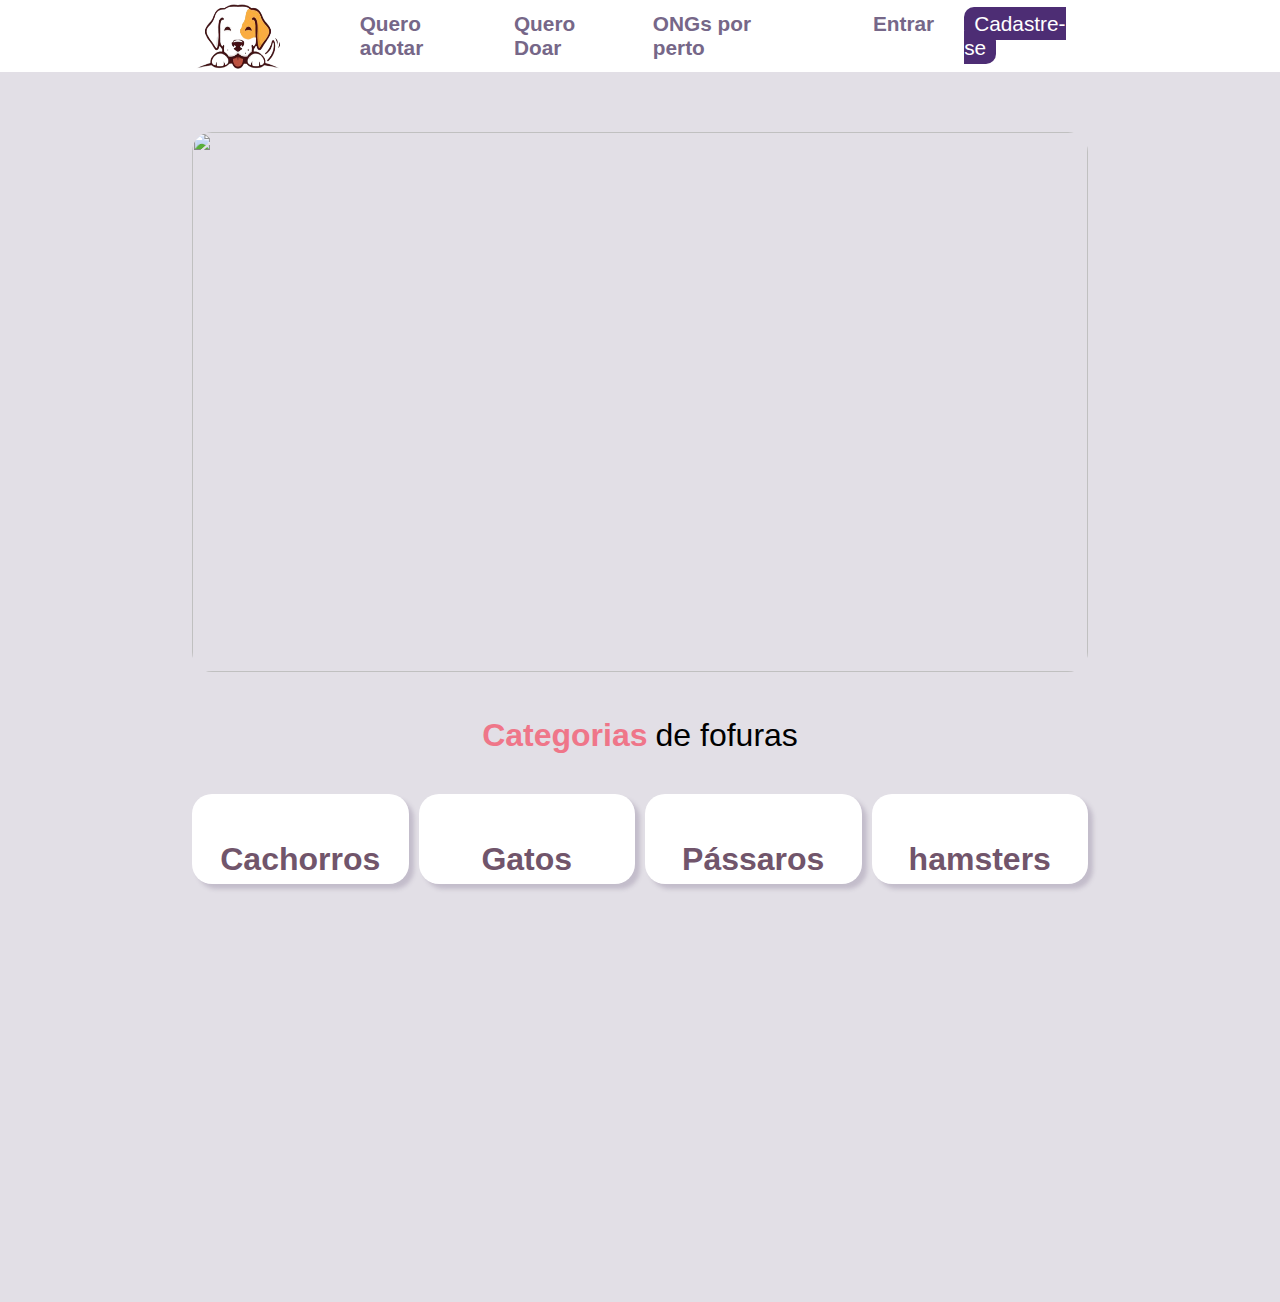
==== commit c1ca87d7: "Pagina das ongs criada" ====
--- a/index.html
+++ b/index.html
@@ -17,7 +17,7 @@
             <ul>
                 <li class="itens"><a href="adotar.html">Quero adotar</a></li>
                 <li class="itens"><a href="doar.html">Quero Doar</a></li>
-                <li class="itens"><a href="#">ONGs por perto</a></li>
+                <li class="itens"><a href="ong.html">ONGs por perto</a></li>
             </ul>
             <ul>
                 <li class="itens" id="entrar"><a href="#">Entrar</a></li>
--- a/styles/style-index.css
+++ b/styles/style-index.css
@@ -162,7 +162,7 @@
 
 #menu-desktop{
     display: flex;
-    height: 12vh;
+    height: 8vh;
     width: 70vw;
     align-items: center;
     margin: auto;                
@@ -182,7 +182,7 @@
     color: #766788;
     font-family: 'Segoe UI', Tahoma, Geneva, Verdana, sans-serif;
     font-weight: bolder;
-    font-size: 1.8rem;
+    font-size: 1.3rem;
     
 }
 
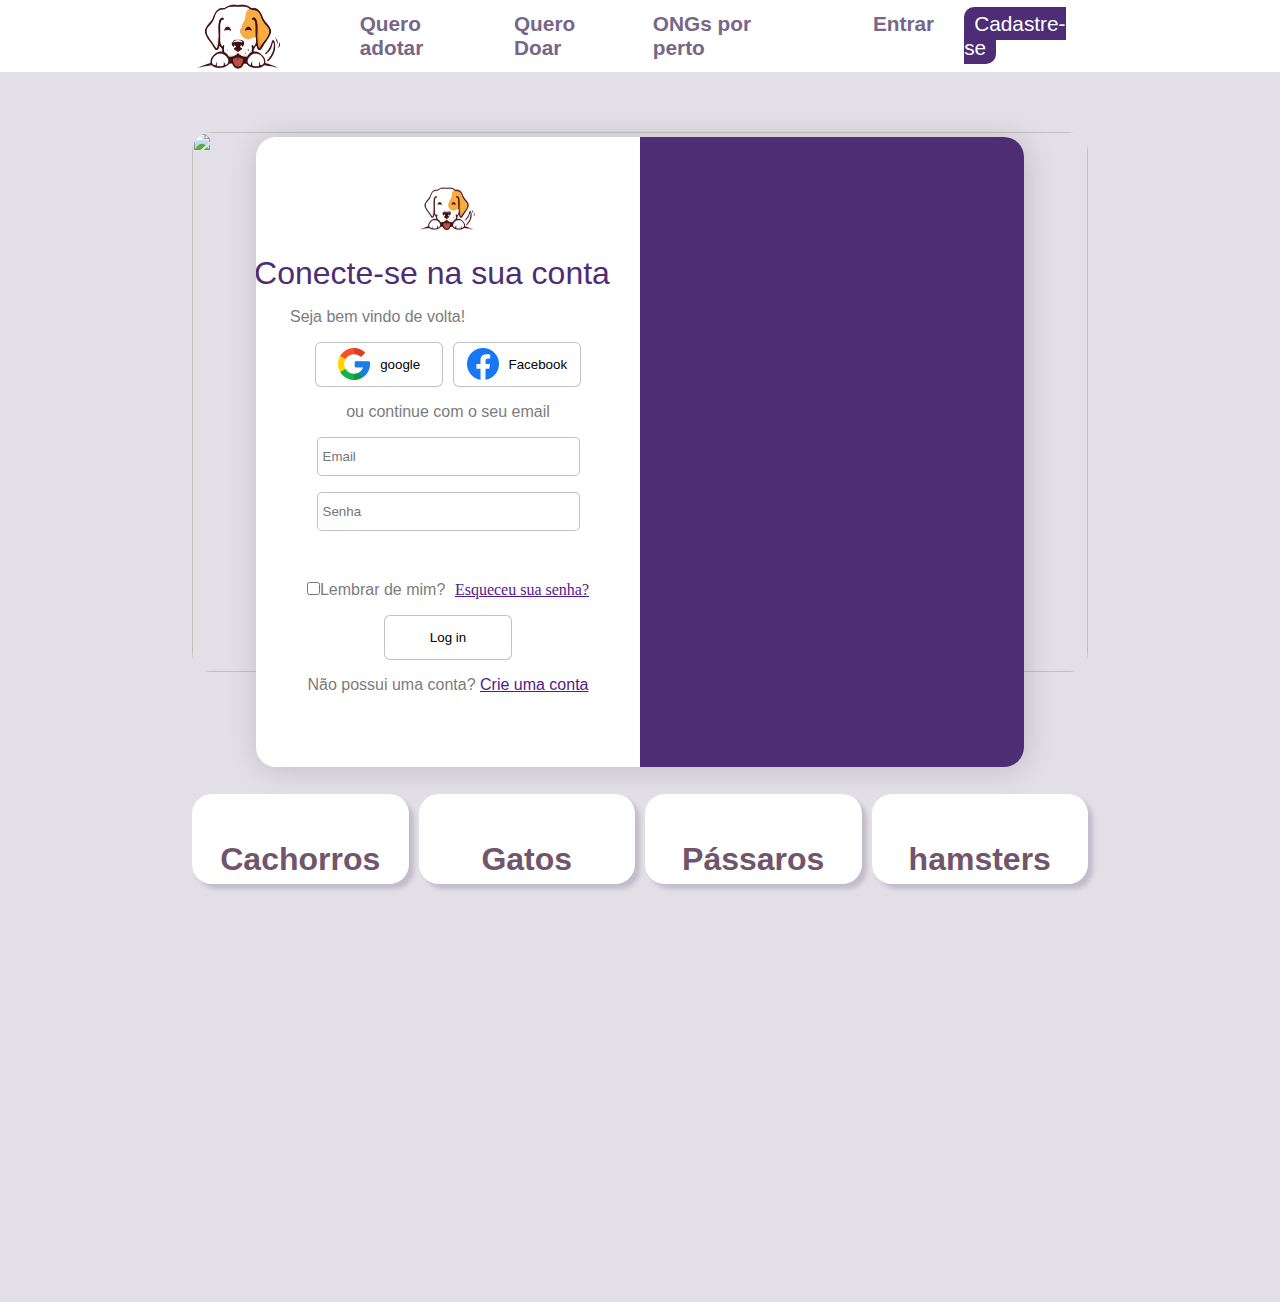
==== commit 93891c82: "telas de login em popup adicionadas" ====
--- a/index.html
+++ b/index.html
@@ -11,7 +11,7 @@
     <header>
         <nav id="menu-desktop">
             <a href="index.html">
-                <img id="logo" src="imagens/logo.png"
+                <img id="logo" src="/imagens/logo.png"
                 alt="logo animal">
             </a>
             <ul>
@@ -20,7 +20,7 @@
                 <li class="itens"><a href="ong.html">ONGs por perto</a></li>
             </ul>
             <ul>
-                <li class="itens" id="entrar"><a href="#">Entrar</a></li>
+                <li class="itens" id="entrar" ><a href="#"onclick="abrirLogin()" >Entrar</a></li>
                 <li id="cadastrar"><a href="#">Cadastre-se</a></li>
             </ul>
         </nav>
@@ -44,6 +44,33 @@
                 <li id="cadastrar"><a href="#">Cadastre-se</a></li>
             </ul>
         </nav>
+
+        <div id="login-popup">
+            <div id="formulario">            
+                <img id="logo" src="/imagens/logo.png" alt="logo adota ai">
+                <h1>Conecte-se na sua conta</h1>
+                <h2>Seja bem vindo de volta!</h2>
+                <section>
+                    <button><img class="redes" src="/imagens/google.png" alt="">google</button>
+                    <button><img  class="redes" src="/imagens/facebook.png" alt="">Facebook</button>
+                </section>
+
+                <p>ou continue com o seu email</p>
+                <input type="text" name="" id="" placeholder="Email">
+
+                <input type="password" name="" id="" placeholder="Senha">
+                <br>
+                <section>
+                    <p><input type="checkbox" name="" id="">Lembrar de mim?</p>
+                    <a href="">Esqueceu sua senha?</a>
+                </section>
+                <button>Log in</button>
+                <p>Não possui uma conta? <a href="">Crie uma conta</a></p>
+            </div>
+            <div id="imagens">
+            </div>
+
+        </div>
     </header>
     <main>
     <section>        
@@ -76,5 +103,6 @@
         
     </section>
     </main>
+    <script src="scripts.js"></script>
 </body>
 </html>--- a/styles/style-index.css
+++ b/styles/style-index.css
@@ -8,6 +8,7 @@
 body{
     box-shadow: 1px 17px 20px 0px rgba(0, 0, 0, 0.26);
     background-color: #76678836;
+    position: relative;
 }
 
 header{
@@ -210,6 +211,108 @@
     border-radius: 10px;
 }
 
+#login-popup{
+    display: flex;    
+    position: absolute;
+    z-index: 2;
+    background-color: white;
+    border-radius: 20px;
+    box-shadow: 2px 2px 30px rgba(0, 0, 0, 0.158);
+    width: 60vw;
+    height: 70vh;
+    top: 25%;
+    left: 50%;
+    translate: -50% -30%;
+    overflow: hidden;
+}
+
+div#formulario{
+    width: 50%;
+    display: flex;
+    flex-direction: column;
+    margin-top: 5%;
+    align-items: center;
+    gap: 1rem;
+}
+
+div#formulario img#logo{
+    height: 4rem;
+    width: 4rem;
+}
+
+div#formulario h1{
+    color: #4d2d74;
+    font-family: 'Franklin Gothic Medium', 'Arial Narrow', Arial, sans-serif;
+    font-size: 2rem;
+    font-weight: 200;
+    margin-left: -2.5vw;
+}
+
+div#formulario h2{    
+    font-family: Arial, Helvetica, sans-serif;
+    color: rgb(124, 124, 124);
+    font-size: 1rem;
+    margin-left: -11vw;    
+    font-weight: lighter;
+}
+
+div#formulario p{
+    font-family: Arial, Helvetica, sans-serif;
+    color: rgb(124, 124, 124);
+}
+
+div#formulario button{
+    background-color: white;
+    border: 1px solid rgba(128, 128, 128, 0.479);
+    width: 10vw;
+    height: 5vh;
+    border-radius: 6px;
+}
+
+button {
+    display: flex;
+    align-items: center;
+    justify-content: center;
+}
+
+img.redes{
+    height: 2rem;
+    width: 2rem;
+    margin-right: 10px;
+}
+
+div#formulario section{
+    height: auto;
+    display: flex;
+    gap: .6rem;
+}
+
+div#formulario input[type=text]{
+    width: 20vw;
+    height: 3vh;
+    border-radius: 5px;
+    border: 1px solid rgba(128, 128, 128, 0.479);
+    padding-top: 5px;
+    padding-bottom: 5px;
+    padding-left: 5px;
+}
+
+div#formulario input[type=password]{
+    width: 20vw;
+    height: 3vh;
+    border: 1px solid rgba(128, 128, 128, 0.479);
+    border-radius: 5px;
+    padding-top: 5px;
+    padding-bottom: 5px;
+    padding-left: 5px;
+}
+
+
+div#imagens{
+    width: 50%;
+    background-color: #4d2d74;
+}
+
 
 section{
     height: 65vh;
